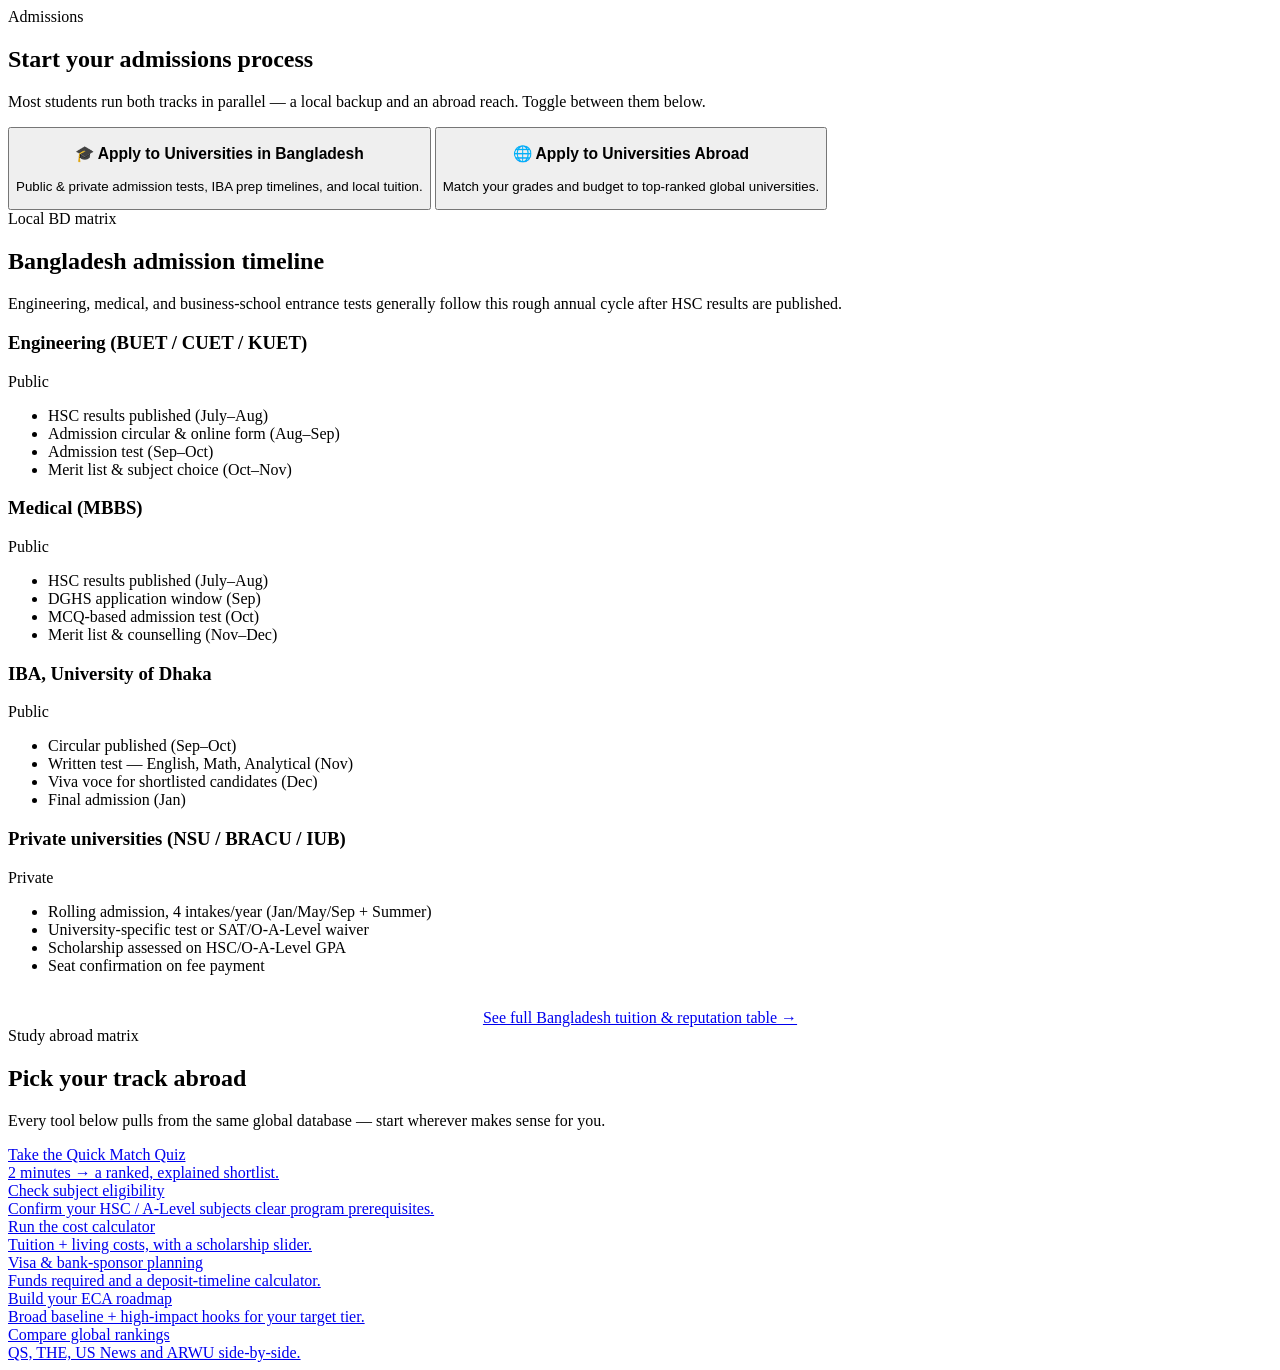
==== admissions.html @ 044b1d29 "Add files via upload" ====
<!DOCTYPE html>
<html lang="en">
<head>
<meta charset="UTF-8">
<meta name="viewport" content="width=device-width, initial-scale=1.0">
<title>Start Your Admissions — FindMyVersity</title>
<meta name="description" content="Choose your path — apply to universities in Bangladesh or abroad — and see the matching timelines, tests, and tools.">
<link rel="stylesheet" href="css/style.css">
</head>
<body>

<div id="site-header" data-active=""></div>

<main>
  <section style="padding-bottom:0;">
    <div class="wrap">
      <div class="section-head center reveal">
        <span class="eyebrow" style="justify-content:center;">Admissions</span>
        <h2>Start your admissions process</h2>
        <p>Most students run both tracks in parallel — a local backup and an abroad reach. Toggle between them below.</p>
      </div>

      <div class="path-grid reveal">
        <button class="path-card bd" id="btnBd" style="cursor:pointer;">
          <h3>🎓 Apply to Universities in Bangladesh</h3>
          <p>Public & private admission tests, IBA prep timelines, and local tuition.</p>
        </button>
        <button class="path-card abroad" id="btnAbroad" style="cursor:pointer;">
          <h3>🌐 Apply to Universities Abroad</h3>
          <p>Match your grades and budget to top-ranked global universities.</p>
        </button>
      </div>
    </div>
  </section>

  <section id="bd" class="pipeline-panel">
    <div class="wrap">
      <div class="section-head reveal">
        <span class="eyebrow">Local BD matrix</span>
        <h2>Bangladesh admission timeline</h2>
        <p>Engineering, medical, and business-school entrance tests generally follow this rough annual cycle after HSC results are published.</p>
      </div>
      <div class="visa-grid reveal">
        <div class="visa-card">
          <div class="visa-card-head"><h3>Engineering (BUET / CUET / KUET)</h3><span class="visa-badge">Public</span></div>
          <ul class="visa-steps">
            <li>HSC results published (July–Aug)</li>
            <li>Admission circular & online form (Aug–Sep)</li>
            <li>Admission test (Sep–Oct)</li>
            <li>Merit list & subject choice (Oct–Nov)</li>
          </ul>
        </div>
        <div class="visa-card">
          <div class="visa-card-head"><h3>Medical (MBBS)</h3><span class="visa-badge">Public</span></div>
          <ul class="visa-steps">
            <li>HSC results published (July–Aug)</li>
            <li>DGHS application window (Sep)</li>
            <li>MCQ-based admission test (Oct)</li>
            <li>Merit list & counselling (Nov–Dec)</li>
          </ul>
        </div>
        <div class="visa-card">
          <div class="visa-card-head"><h3>IBA, University of Dhaka</h3><span class="visa-badge">Public</span></div>
          <ul class="visa-steps">
            <li>Circular published (Sep–Oct)</li>
            <li>Written test — English, Math, Analytical (Nov)</li>
            <li>Viva voce for shortlisted candidates (Dec)</li>
            <li>Final admission (Jan)</li>
          </ul>
        </div>
        <div class="visa-card">
          <div class="visa-card-head"><h3>Private universities (NSU / BRACU / IUB)</h3><span class="visa-badge">Private</span></div>
          <ul class="visa-steps">
            <li>Rolling admission, 4 intakes/year (Jan/May/Sep + Summer)</li>
            <li>University-specific test or SAT/O-A-Level waiver</li>
            <li>Scholarship assessed on HSC/O-A-Level GPA</li>
            <li>Seat confirmation on fee payment</li>
          </ul>
        </div>
      </div>
      <div style="text-align:center;margin-top:34px;">
        <a href="rankings.html" class="btn btn-gold">See full Bangladesh tuition &amp; reputation table →</a>
      </div>
    </div>
  </section>

  <section id="abroad" class="pipeline-panel">
    <div class="wrap">
      <div class="section-head reveal">
        <span class="eyebrow">Study abroad matrix</span>
        <h2>Pick your track abroad</h2>
        <p>Every tool below pulls from the same global database — start wherever makes sense for you.</p>
      </div>
      <div class="career-grid reveal" style="grid-template-columns:repeat(3,1fr);">
        <a href="tools.html#quiz" class="career-card">
          <div class="career-name">Take the Quick Match Quiz</div>
          <div class="career-field">2 minutes → a ranked, explained shortlist.</div>
        </a>
        <a href="tools.html#eligibility" class="career-card">
          <div class="career-name">Check subject eligibility</div>
          <div class="career-field">Confirm your HSC / A-Level subjects clear program prerequisites.</div>
        </a>
        <a href="tools.html#cost" class="career-card">
          <div class="career-name">Run the cost calculator</div>
          <div class="career-field">Tuition + living costs, with a scholarship slider.</div>
        </a>
        <a href="visa.html" class="career-card">
          <div class="career-name">Visa &amp; bank-sponsor planning</div>
          <div class="career-field">Funds required and a deposit-timeline calculator.</div>
        </a>
        <a href="tools.html#eca" class="career-card">
          <div class="career-name">Build your ECA roadmap</div>
          <div class="career-field">Broad baseline + high-impact hooks for your target tier.</div>
        </a>
        <a href="rankings.html" class="career-card">
          <div class="career-name">Compare global rankings</div>
          <div class="career-field">QS, THE, US News and ARWU side-by-side.</div>
        </a>
      </div>
    </div>
  </section>
</main>

<div id="site-footer"></div>

<script src="js/data.js"></script>
<script src="js/main.js"></script>
<script src="js/admissions.js"></script>
</body>
</html>
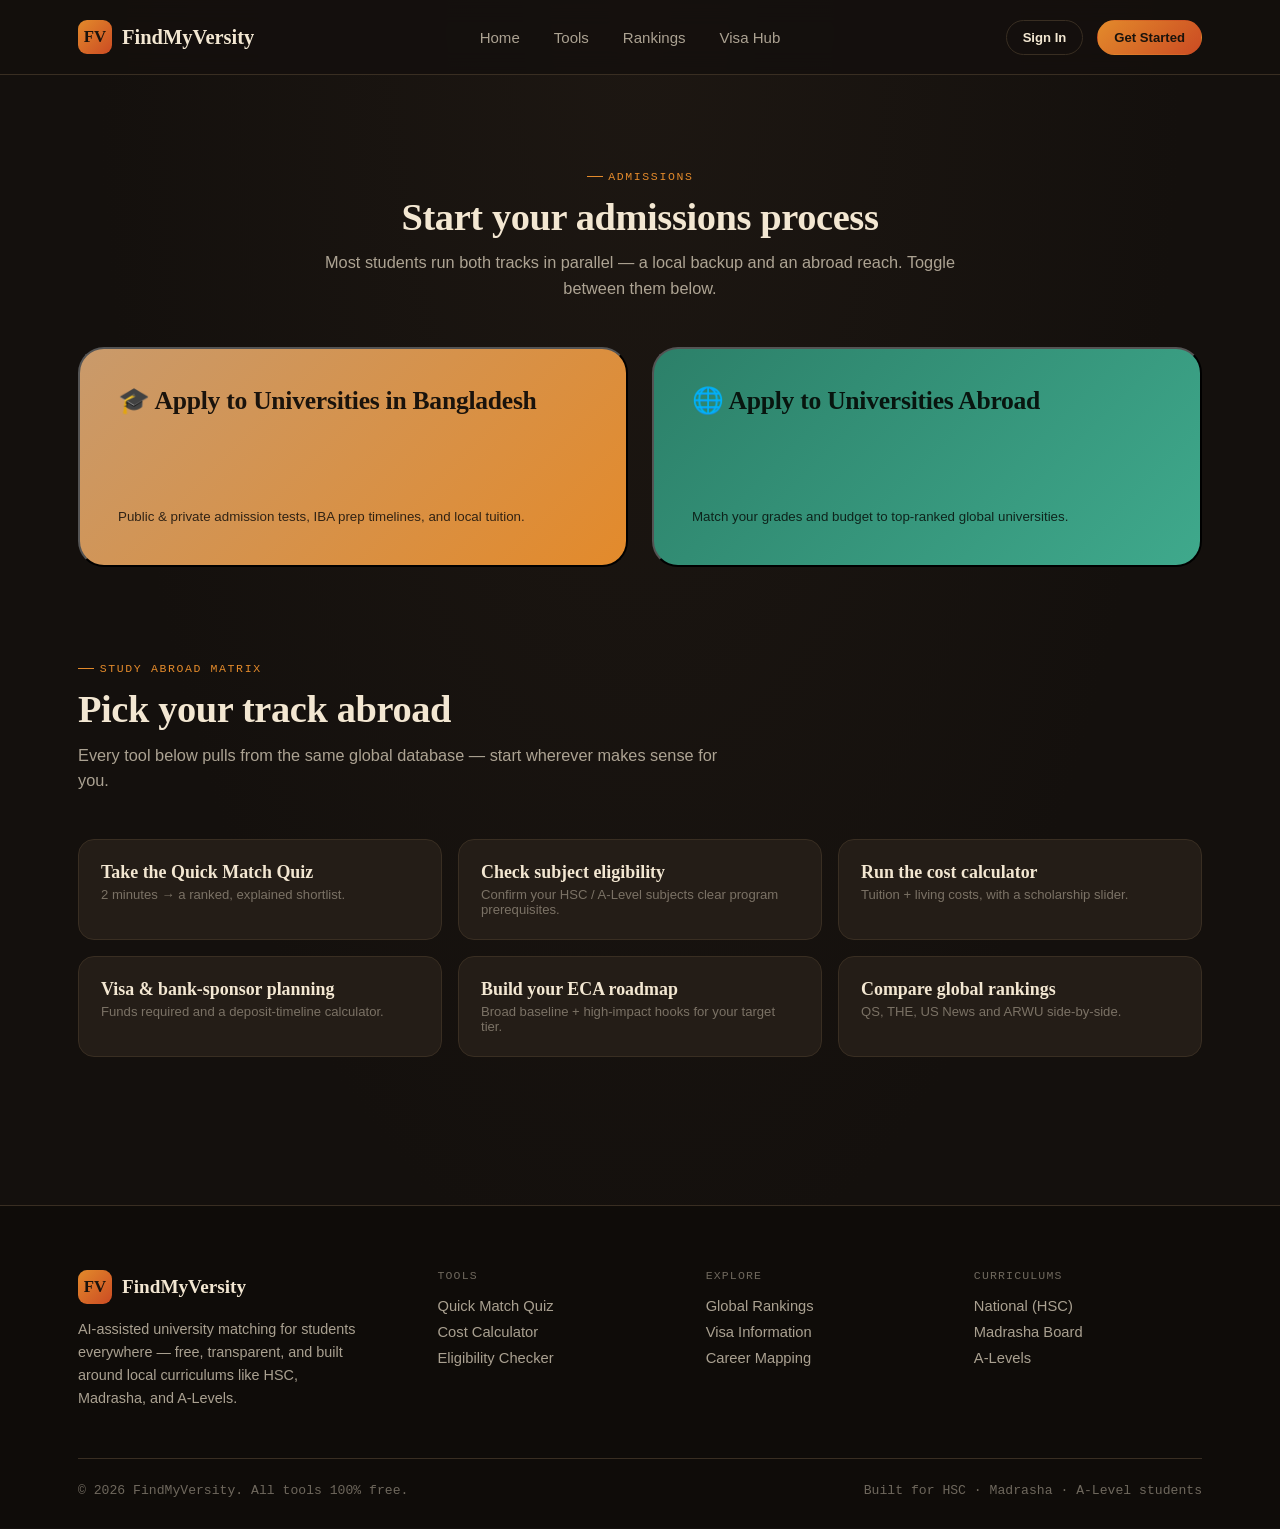
==== commit ae37ad6b: "Update admissions.html" ====
--- a/admissions.html
+++ b/admissions.html
@@ -5,7 +5,7 @@
 <meta name="viewport" content="width=device-width, initial-scale=1.0">
 <title>Start Your Admissions — FindMyVersity</title>
 <meta name="description" content="Choose your path — apply to universities in Bangladesh or abroad — and see the matching timelines, tests, and tools.">
-<link rel="stylesheet" href="css/style.css">
+<link rel="stylesheet" href="./style.css">
 </head>
 <body>
 
@@ -123,8 +123,8 @@
 
 <div id="site-footer"></div>
 
-<script src="js/data.js"></script>
-<script src="js/main.js"></script>
-<script src="js/admissions.js"></script>
+<script src="./data.js"></script>
+<script src="./main.js"></script>
+<script src="./admissions.js"></script>
 </body>
 </html>
--- a/style.css
+++ b/style.css
@@ -0,0 +1,466 @@
+/* ============================================================
+   FindMyVersity — design tokens v2
+   Dark stage backdrop, warm swatch palette (cream/tan/orange/
+   terracotta/near-black), floating card motif, mono data accents.
+============================================================ */
+
+@import url('https://fonts.googleapis.com/css2?family=Fraunces:opsz,wght@9..144,400;9..144,500;9..144,600;9..144,700&family=Inter:wght@400;500;600;700;800&family=IBM+Plex+Mono:wght@400;500;600&display=swap');
+
+:root{
+  --bg:         #14100D;
+  --bg-soft:    #1B1611;
+  --panel:      #201A15;
+  --card:       #241D17;
+  --card-hi:    #2B221A;
+  --line:       #392E22;
+  --line-soft:  #2A231B;
+
+  --cream:      #F3E7D2;
+  --cream-dim:  rgba(243,231,210,0.68);
+  --cream-45:   rgba(243,231,210,0.42);
+
+  --tan:        #C99A6B;
+  --orange:     #E38A2B;
+  --orange-deep:#B8651A;
+  --terracotta: #CB4B23;
+  --teal:       #3FA98C;
+  --teal-deep:  #2C8069;
+
+  --font-display: 'Fraunces', serif;
+  --font-body: 'Inter', sans-serif;
+  --font-mono: 'IBM Plex Mono', monospace;
+
+  --radius-s: 10px;
+  --radius-m: 16px;
+  --radius-l: 26px;
+
+  --shadow-card: 0 1px 0 rgba(0,0,0,0.3), 0 20px 40px -20px rgba(0,0,0,0.6);
+  --shadow-lift: 0 20px 50px -18px rgba(0,0,0,0.7);
+}
+
+*,*::before,*::after{ box-sizing:border-box; }
+html{ scroll-behavior:smooth; }
+body{
+  margin:0;
+  font-family:var(--font-body);
+  background:var(--bg);
+  background-image:radial-gradient(ellipse at top, #1D1712 0%, #14100D 60%);
+  color:var(--cream);
+  -webkit-font-smoothing:antialiased;
+}
+img{ max-width:100%; display:block; }
+a{ color:inherit; text-decoration:none; }
+button{ font-family:inherit; cursor:pointer; }
+ul{ margin:0; padding:0; list-style:none; }
+h1,h2,h3,h4{ font-family:var(--font-display); margin:0; line-height:1.08; letter-spacing:-0.01em; color:var(--cream); }
+p{ margin:0; }
+
+.eyebrow{
+  font-family:var(--font-mono);
+  font-size:.72rem;
+  letter-spacing:.14em;
+  text-transform:uppercase;
+  color:var(--orange);
+  display:inline-flex;
+  align-items:center;
+  gap:.5em;
+}
+.eyebrow::before{
+  content:"";
+  width:16px; height:1px;
+  background:var(--orange);
+  display:inline-block;
+}
+
+:focus-visible{
+  outline:2px solid var(--teal);
+  outline-offset:3px;
+  border-radius:4px;
+}
+
+/* ---------- layout shell ---------- */
+.wrap{ max-width:1180px; margin:0 auto; padding:0 28px; }
+main{ display:block; }
+section{ padding:88px 0; }
+@media (max-width:760px){
+  section{ padding:56px 0; }
+  .wrap{ padding:0 20px; }
+}
+
+/* swatch strip — echoes the reference palette */
+.swatch-strip{ display:flex; gap:8px; margin-bottom:22px; }
+.swatch-strip span{ width:22px; height:22px; border-radius:6px; box-shadow:inset 0 0 0 1px rgba(0,0,0,.25); }
+
+/* ---------- header ---------- */
+.site-header{
+  position:sticky; top:0; z-index:50;
+  background:rgba(20,16,13,0.86);
+  backdrop-filter:blur(12px);
+  border-bottom:1px solid var(--line);
+}
+.site-header .wrap{
+  height:74px;
+  display:flex; align-items:center; justify-content:space-between;
+}
+.brand{
+  display:flex; align-items:center; gap:10px;
+  font-family:var(--font-display); font-weight:600; font-size:1.28rem;
+  color:var(--cream);
+}
+.brand-mark{
+  width:34px; height:34px; border-radius:9px;
+  background:linear-gradient(135deg,var(--orange),var(--terracotta));
+  display:flex; align-items:center; justify-content:center;
+  color:#1A130C; font-family:var(--font-display); font-weight:700; font-size:1.05rem;
+}
+.main-nav{ display:flex; align-items:center; gap:34px; }
+.main-nav a{
+  font-size:.94rem; font-weight:500; color:var(--cream-dim);
+  position:relative; padding:6px 0;
+}
+.main-nav a:hover, .main-nav a.active{ color:var(--cream); }
+.main-nav a.active::after{
+  content:""; position:absolute; left:0; right:0; bottom:-2px; height:2px; background:var(--orange);
+}
+.header-actions{ display:flex; align-items:center; gap:14px; }
+.nav-toggle{ display:none; background:none; border:none; padding:6px; color:var(--cream); }
+.nav-toggle svg{ width:24px; height:24px; }
+
+.btn{
+  display:inline-flex; align-items:center; justify-content:center; gap:8px;
+  font-weight:600; font-size:.92rem;
+  padding:12px 22px; border-radius:999px;
+  border:1px solid transparent;
+  transition:transform .18s ease, box-shadow .18s ease, background .18s ease, color .18s ease;
+  white-space:nowrap;
+}
+.btn:hover{ transform:translateY(-1px); }
+.btn-primary{ background:linear-gradient(135deg,var(--orange),var(--terracotta)); color:#1A130C; }
+.btn-primary:hover{ box-shadow:var(--shadow-lift); filter:brightness(1.06); }
+.btn-ghost{ background:transparent; color:var(--cream); border-color:var(--line); }
+.btn-ghost:hover{ border-color:var(--tan); }
+.btn-gold{ background:var(--tan); color:#1A130C; }
+.btn-gold:hover{ filter:brightness(1.08); }
+.btn-teal{ background:var(--teal); color:#0E1E1A; }
+.btn-teal:hover{ background:var(--teal-deep); color:#fff; }
+.btn-sm{ padding:9px 16px; font-size:.82rem; }
+.btn-block{ width:100%; }
+.btn[disabled]{ opacity:.4; cursor:not-allowed; transform:none !important; }
+
+/* ---------- boarding-pass / ticket card motif ---------- */
+.pass{
+  position:relative;
+  background:var(--card);
+  border:1px solid var(--line);
+  border-radius:var(--radius-m);
+  box-shadow:var(--shadow-card);
+  overflow:hidden;
+}
+
+/* ---------- hero ---------- */
+.hero{ padding:64px 0 100px; position:relative; overflow:hidden; }
+.hero-grid{
+  display:grid;
+  grid-template-columns:1.05fr .95fr;
+  gap:64px;
+  align-items:center;
+}
+.hero-eyebrow-row{ display:flex; align-items:center; gap:14px; margin-bottom:26px; flex-wrap:wrap; }
+.hero-badge{
+  font-family:var(--font-mono); font-size:.72rem; letter-spacing:.06em;
+  background:var(--card-hi); border:1px solid var(--line); color:var(--tan);
+  padding:6px 12px; border-radius:999px;
+}
+h1.hero-title{
+  font-size:clamp(2.5rem, 4.6vw, 3.7rem);
+  font-weight:600;
+  margin-bottom:22px;
+}
+h1.hero-title em{ font-style:normal; color:var(--orange); }
+.hero-sub{
+  font-size:1.14rem; color:var(--cream-dim); max-width:520px; margin-bottom:34px; line-height:1.55;
+}
+.hero-cta-row{ display:flex; gap:14px; flex-wrap:wrap; margin-bottom:30px; }
+.hero-trust{ display:flex; gap:26px; flex-wrap:wrap; }
+.hero-trust li{
+  font-size:.86rem; color:var(--cream-dim); display:flex; align-items:center; gap:8px;
+}
+.hero-trust li::before{ content:"✓"; color:var(--teal); font-weight:700; }
+
+.hero-visual{ position:relative; }
+.ticket{
+  background:linear-gradient(160deg,#241C15,#181310);
+  color:var(--cream);
+  border:1px solid var(--line);
+  border-radius:var(--radius-l);
+  padding:30px 30px 26px;
+  box-shadow:var(--shadow-lift);
+  transform:rotate(-1.4deg);
+}
+.ticket-row{ display:flex; justify-content:space-between; align-items:flex-start; margin-bottom:22px; }
+.ticket-label{ font-family:var(--font-mono); font-size:.68rem; letter-spacing:.14em; text-transform:uppercase; color:var(--cream-45); margin-bottom:6px; }
+.ticket-score{
+  width:64px; height:64px; border-radius:50%;
+  background:linear-gradient(135deg,var(--orange),var(--terracotta)); color:#1A130C;
+  display:flex; align-items:center; justify-content:center;
+  font-family:var(--font-mono); font-weight:600; font-size:1.05rem;
+  flex-shrink:0;
+}
+.ticket-uni{ font-family:var(--font-display); font-size:1.5rem; font-weight:600; margin-bottom:2px; }
+.ticket-loc{ font-size:.9rem; color:var(--cream-45); }
+.ticket-divider{ border-top:1px dashed var(--line); margin:18px 0; position:relative; }
+.ticket-divider::before,.ticket-divider::after{
+  content:""; position:absolute; top:-9px; width:18px; height:18px; border-radius:50%; background:var(--bg);
+  border:1px solid var(--line);
+}
+.ticket-divider::before{ left:-30px; }
+.ticket-divider::after{ right:-30px; }
+.ticket-reasons li{
+  display:flex; align-items:center; gap:10px; font-size:.92rem; padding:6px 0; color:var(--cream-dim);
+}
+.ticket-reasons li::before{ content:"✓"; color:var(--orange); font-weight:700; }
+.ticket-tags{ display:flex; gap:8px; margin-top:18px; flex-wrap:wrap; }
+.ticket-tag{
+  font-family:var(--font-mono); font-size:.68rem; letter-spacing:.04em;
+  border:1px solid var(--line); color:var(--cream-dim);
+  padding:5px 10px; border-radius:999px;
+}
+.hero-visual-caption{
+  font-family:var(--font-mono); font-size:.75rem; color:var(--cream-45); text-align:center; margin-top:18px;
+}
+
+/* ---------- section heads ---------- */
+.section-head{ max-width:640px; margin-bottom:46px; }
+.section-head h2{ font-size:clamp(1.9rem,3vw,2.5rem); margin:14px 0 12px; font-weight:600; }
+.section-head p{ color:var(--cream-dim); font-size:1.02rem; line-height:1.55; }
+.section-head.center{ margin-left:auto; margin-right:auto; text-align:center; }
+
+/* ---------- comparison table ---------- */
+.compare-wrap{ overflow-x:auto; }
+table.compare{
+  width:100%; border-collapse:collapse; min-width:560px;
+  background:var(--card); border-radius:var(--radius-m); overflow:hidden;
+  box-shadow:var(--shadow-card);
+}
+table.compare th, table.compare td{ padding:18px 22px; text-align:left; border-bottom:1px solid var(--line); }
+table.compare thead th{
+  font-family:var(--font-mono); font-size:.72rem; letter-spacing:.08em; text-transform:uppercase; color:var(--cream-45);
+  background:var(--panel);
+}
+table.compare th:not(:first-child), table.compare td:not(:first-child){ text-align:center; }
+table.compare tbody tr:last-child td{ border-bottom:none; }
+table.compare td.yes{ color:var(--teal); font-weight:700; }
+table.compare td.no{ color:var(--cream-45); }
+table.compare th.brand-col{ color:var(--orange); font-family:var(--font-body); font-weight:700; }
+
+/* ---------- career grid ---------- */
+.career-grid{ display:grid; grid-template-columns:repeat(4,1fr); gap:16px; }
+@media (max-width:900px){ .career-grid{ grid-template-columns:repeat(2,1fr); } }
+@media (max-width:520px){ .career-grid{ grid-template-columns:1fr; } }
+.career-card{
+  background:var(--card); border:1px solid var(--line); border-radius:var(--radius-m);
+  padding:22px; cursor:pointer; transition:border-color .18s, transform .18s, box-shadow .18s;
+  text-align:left; width:100%;
+}
+.career-card:hover{ border-color:var(--teal); transform:translateY(-3px); box-shadow:var(--shadow-card); }
+.career-card.active{ border-color:var(--orange); background:var(--card-hi); }
+.career-card .career-name{ font-family:var(--font-display); font-size:1.12rem; font-weight:600; margin-bottom:4px; }
+.career-card .career-field{ font-size:.82rem; color:var(--cream-45); }
+
+.career-results{ margin-top:28px; }
+.career-results-head{ display:flex; align-items:baseline; justify-content:space-between; margin-bottom:16px; flex-wrap:wrap; gap:8px;}
+.career-results-head h3{ font-size:1.3rem; }
+.career-results-head p{ color:var(--cream-dim); font-size:.92rem; max-width:520px; }
+
+.match-row{
+  display:grid; grid-template-columns:auto 1fr auto; gap:18px; align-items:center;
+  background:var(--card); border:1px solid var(--line); border-radius:var(--radius-s);
+  padding:16px 20px; margin-bottom:10px;
+}
+.match-rank{ font-family:var(--font-mono); color:var(--cream-45); font-size:.85rem; }
+.match-name{ font-weight:700; font-family:var(--font-display); font-size:1.05rem; }
+.match-loc{ font-size:.82rem; color:var(--cream-45); }
+.match-pct{
+  font-family:var(--font-mono); font-weight:600; color:var(--teal);
+  background:rgba(63,169,140,0.12); padding:6px 12px; border-radius:999px; font-size:.88rem;
+}
+
+/* ---------- footer ---------- */
+.site-footer{ background:#0F0C09; color:var(--cream-dim); padding:64px 0 30px; margin-top:60px; border-top:1px solid var(--line); }
+.footer-grid{ display:grid; grid-template-columns:1.4fr 1fr 1fr 1fr; gap:40px; margin-bottom:48px; }
+@media (max-width:760px){ .footer-grid{ grid-template-columns:1fr 1fr; } }
+.footer-brand{ display:flex; align-items:center; gap:10px; color:var(--cream); font-family:var(--font-display); font-size:1.2rem; font-weight:600; margin-bottom:14px; }
+.footer-desc{ font-size:.9rem; line-height:1.6; max-width:280px; }
+.footer-col h4{ font-family:var(--font-mono); font-size:.72rem; letter-spacing:.1em; text-transform:uppercase; color:var(--cream-45); margin-bottom:16px; font-weight:500;}
+.footer-col li{ margin-bottom:10px; font-size:.92rem; }
+.footer-col a:hover{ color:var(--orange); }
+.footer-bottom{ border-top:1px solid var(--line); padding-top:24px; font-size:.82rem; font-family:var(--font-mono); color:var(--cream-45); display:flex; justify-content:space-between; flex-wrap:wrap; gap:10px; }
+
+/* ---------- tools page ---------- */
+.tool-tabs{ display:flex; gap:10px; flex-wrap:wrap; margin-bottom:42px; }
+.tool-tab{
+  font-size:.88rem; font-weight:600; padding:10px 18px; border-radius:999px;
+  border:1px solid var(--line); background:var(--card); color:var(--cream-dim);
+  transition:all .16s;
+}
+.tool-tab:hover{ border-color:var(--tan); color:var(--cream); }
+.tool-tab.active{ background:linear-gradient(135deg,var(--orange),var(--terracotta)); color:#1A130C; border-color:transparent; }
+
+.tool-panel{ display:none; }
+.tool-panel.active{ display:block; }
+
+.tool-hero{
+  background:linear-gradient(135deg,#241C15,#1B1611);
+  border:1px solid var(--line);
+  border-radius:var(--radius-l);
+  padding:44px;
+  display:grid; grid-template-columns:1fr auto; gap:30px; align-items:center;
+  margin-bottom:34px;
+}
+@media (max-width:700px){ .tool-hero{ grid-template-columns:1fr; padding:30px 24px;} }
+.tool-hero h2{ font-size:clamp(1.6rem,3vw,2.1rem); margin:10px 0 12px; }
+.tool-hero p{ color:var(--cream-dim); max-width:480px; line-height:1.55; }
+.tool-tag{
+  display:inline-flex; align-items:center; gap:8px;
+  font-family:var(--font-mono); font-size:.7rem; letter-spacing:.1em; text-transform:uppercase;
+  padding:6px 12px; border-radius:999px; font-weight:600;
+}
+.tag-gold{ background:rgba(201,154,107,0.16); color:var(--tan); }
+.tag-teal{ background:rgba(63,169,140,0.16); color:var(--teal); }
+
+.panel-grid{ display:grid; grid-template-columns:1fr 1fr; gap:32px; align-items:start; }
+@media (max-width:820px){ .panel-grid{ grid-template-columns:1fr; } }
+
+.field-block{ margin-bottom:24px; }
+.field-label{ font-family:var(--font-mono); font-size:.72rem; letter-spacing:.1em; text-transform:uppercase; color:var(--cream-45); margin-bottom:12px; display:block; }
+.chip-row{ display:flex; gap:10px; flex-wrap:wrap; }
+.chip{
+  padding:11px 18px; border-radius:999px; border:1.5px solid var(--line); background:var(--card);
+  font-size:.9rem; font-weight:600; color:var(--cream-dim); transition:all .15s;
+}
+.chip:hover{ border-color:var(--tan); }
+.chip.selected{ background:var(--teal); border-color:var(--teal); color:#0E1E1A; }
+.chip.selected.gold{ background:var(--orange); border-color:var(--orange); color:#1A130C; }
+
+.input-line{
+  width:100%; padding:15px 18px; border:1.5px solid var(--line); border-radius:var(--radius-s);
+  font-size:1rem; font-family:var(--font-body); background:var(--card); color:var(--cream);
+}
+.input-line::placeholder{ color:var(--cream-45); }
+.input-line:focus{ border-color:var(--teal); outline:none; }
+.search-row{ display:flex; gap:10px; }
+.search-row .input-line{ flex:1; }
+
+.result-panel{
+  background:var(--card); border:1px solid var(--line); border-radius:var(--radius-m);
+  padding:30px; min-height:220px; box-shadow:var(--shadow-card);
+}
+.result-empty{ color:var(--cream-45); font-size:.95rem; text-align:center; padding:40px 10px; line-height:1.6; }
+
+.uni-result-card{
+  border:1px solid var(--line); border-radius:var(--radius-s); padding:16px 18px; margin-bottom:12px;
+  display:flex; justify-content:space-between; align-items:center; gap:14px; background:var(--panel);
+}
+.uni-result-card:last-child{ margin-bottom:0; }
+.uni-result-name{ font-family:var(--font-display); font-weight:600; font-size:1.02rem; }
+.uni-result-meta{ font-size:.8rem; color:var(--cream-45); }
+
+.subject-pill-list{ display:flex; flex-wrap:wrap; gap:10px; margin-top:14px; }
+.subject-pill{
+  font-family:var(--font-mono); font-size:.82rem; background:var(--panel); border:1px solid var(--line);
+  padding:8px 14px; border-radius:999px;
+}
+
+.eca-tier{ margin-bottom:22px; }
+.eca-tier h4{ font-size:1rem; margin-bottom:10px; font-family:var(--font-body); font-weight:700; color:var(--cream); }
+.eca-tier li{ padding:9px 0; border-bottom:1px dashed var(--line); font-size:.92rem; display:flex; gap:10px; color:var(--cream-dim); }
+.eca-tier li::before{ content:"—"; color:var(--cream-45); }
+.eca-tier li:last-child{ border-bottom:none; }
+
+/* cost calculator */
+.slider-row{ margin-top:6px; }
+.slider-row input[type=range]{ width:100%; accent-color:var(--teal); margin:14px 0 6px; }
+.slider-value{ font-family:var(--font-mono); font-weight:600; color:var(--teal); }
+.cost-breakdown-row{ display:flex; justify-content:space-between; padding:11px 0; border-bottom:1px solid var(--line); font-size:.92rem; color:var(--cream-dim); }
+.cost-breakdown-row:last-child{ border-bottom:none; }
+.cost-total{ display:flex; justify-content:space-between; padding-top:18px; margin-top:6px; font-size:1.15rem; font-weight:700; font-family:var(--font-display); color:var(--cream); }
+
+/* mini bar chart (pure CSS, no libs) */
+.bar-chart{ display:flex; flex-direction:column; gap:10px; margin-top:16px; }
+.bar-row{ display:grid; grid-template-columns:120px 1fr auto; gap:12px; align-items:center; font-size:.82rem; }
+.bar-track{ height:10px; border-radius:6px; background:var(--panel); overflow:hidden; }
+.bar-fill{ height:100%; border-radius:6px; background:linear-gradient(90deg,var(--orange),var(--terracotta)); width:0%; transition:width .8s ease; }
+.bar-fill.teal{ background:linear-gradient(90deg,var(--teal-deep),var(--teal)); }
+.bar-label{ color:var(--cream-dim); }
+.bar-value{ font-family:var(--font-mono); color:var(--cream-45); }
+
+/* quiz */
+.quiz-progress{ display:flex; gap:6px; margin-bottom:30px; }
+.quiz-progress span{ height:4px; flex:1; background:var(--line); border-radius:2px; overflow:hidden; }
+.quiz-progress span i{ display:block; height:100%; width:0; background:var(--orange); transition:width .3s; }
+.quiz-step{ display:none; }
+.quiz-step.active{ display:block; }
+.quiz-question{ font-family:var(--font-display); font-size:1.5rem; margin-bottom:20px; }
+.quiz-nav{ display:flex; justify-content:space-between; margin-top:30px; }
+
+/* ---------- rankings page ---------- */
+.rank-tabs{ display:flex; gap:10px; margin-bottom:28px; flex-wrap:wrap; }
+table.rank-table{ width:100%; border-collapse:collapse; background:var(--card); border-radius:var(--radius-m); overflow:hidden; box-shadow:var(--shadow-card); }
+table.rank-table th, table.rank-table td{ padding:16px 20px; text-align:left; border-bottom:1px solid var(--line); }
+table.rank-table thead th{ font-family:var(--font-mono); font-size:.7rem; text-transform:uppercase; letter-spacing:.08em; color:var(--cream-45); background:var(--panel); }
+table.rank-table td.rank-num{ font-family:var(--font-mono); color:var(--orange); font-weight:700; }
+table.rank-table td.tuition{ font-family:var(--font-mono); color:var(--cream-dim); }
+table.rank-table tbody tr:hover{ background:var(--card-hi); }
+table.rank-table tbody tr:last-child td{ border-bottom:none; }
+
+/* ---------- visa page ---------- */
+.visa-grid{ display:grid; grid-template-columns:1fr 1fr; gap:22px; }
+@media (max-width:760px){ .visa-grid{ grid-template-columns:1fr; } }
+.visa-card{ background:var(--card); border:1px solid var(--line); border-radius:var(--radius-m); padding:26px; box-shadow:var(--shadow-card); }
+.visa-card-head{ display:flex; justify-content:space-between; align-items:flex-start; margin-bottom:14px; }
+.visa-card-head h3{ font-size:1.3rem; }
+.visa-badge{ font-family:var(--font-mono); font-size:.68rem; background:var(--panel); border:1px solid var(--line); padding:5px 10px; border-radius:999px; color:var(--tan); }
+.visa-meta{ display:flex; gap:26px; margin-bottom:16px; }
+.visa-meta div{ font-size:.85rem; color:var(--cream-dim); }
+.visa-meta .label{ display:block; color:var(--cream-45); font-family:var(--font-mono); font-size:.68rem; text-transform:uppercase; letter-spacing:.06em; margin-bottom:3px; }
+.visa-steps li{ counter-increment:step; padding:7px 0; font-size:.9rem; display:flex; gap:10px; color:var(--cream-dim); }
+.visa-steps{ counter-reset:step; }
+.visa-steps li::before{ content:counter(step); font-family:var(--font-mono); font-size:.75rem; color:#0E1E1A; background:var(--teal); width:20px; height:20px; border-radius:50%; display:flex; align-items:center; justify-content:center; flex-shrink:0; margin-top:1px;}
+
+/* ---------- admissions page ---------- */
+.path-grid{ display:grid; grid-template-columns:1fr 1fr; gap:24px; }
+@media (max-width:700px){ .path-grid{ grid-template-columns:1fr; } }
+.path-card{
+  padding:38px; border-radius:var(--radius-l); color:#1A130C;
+  display:flex; flex-direction:column; gap:16px; min-height:220px; justify-content:space-between;
+}
+.path-card.bd{ background:linear-gradient(135deg,var(--tan),var(--orange)); }
+.path-card.abroad{ background:linear-gradient(135deg,var(--teal-deep),var(--teal)); color:#08150F; }
+.path-card h3{ font-size:1.6rem; color:inherit; }
+.path-card p{ opacity:.88; line-height:1.5; }
+
+/* new-feature callouts */
+.feature-note{
+  font-family:var(--font-mono); font-size:.78rem; color:var(--cream-45);
+  background:var(--panel); border:1px dashed var(--line); padding:12px 16px; border-radius:var(--radius-s); margin-bottom:24px;
+  line-height:1.6;
+}
+.badge-soon{
+  font-family:var(--font-mono); font-size:.64rem; letter-spacing:.06em; text-transform:uppercase;
+  background:rgba(226,134,43,.16); color:var(--orange); padding:3px 8px; border-radius:6px; margin-left:8px;
+}
+
+/* misc */
+.divider-note{ font-family:var(--font-mono); font-size:.8rem; color:var(--cream-45); background:var(--panel); border:1px dashed var(--line); padding:12px 16px; border-radius:var(--radius-s); margin-bottom:24px; }
+.mono-num{ font-family:var(--font-mono); }
+.reveal{ opacity:0; transform:translateY(16px); transition:opacity .6s ease, transform .6s ease; }
+.reveal.in{ opacity:1; transform:none; }
+
+@media (max-width:900px){
+  .hero-grid{ grid-template-columns:1fr; }
+  .main-nav{ display:none; }
+  .nav-toggle{ display:inline-flex; }
+}
+@media (prefers-reduced-motion: reduce){
+  *{ animation:none !important; transition:none !important; }
+}
